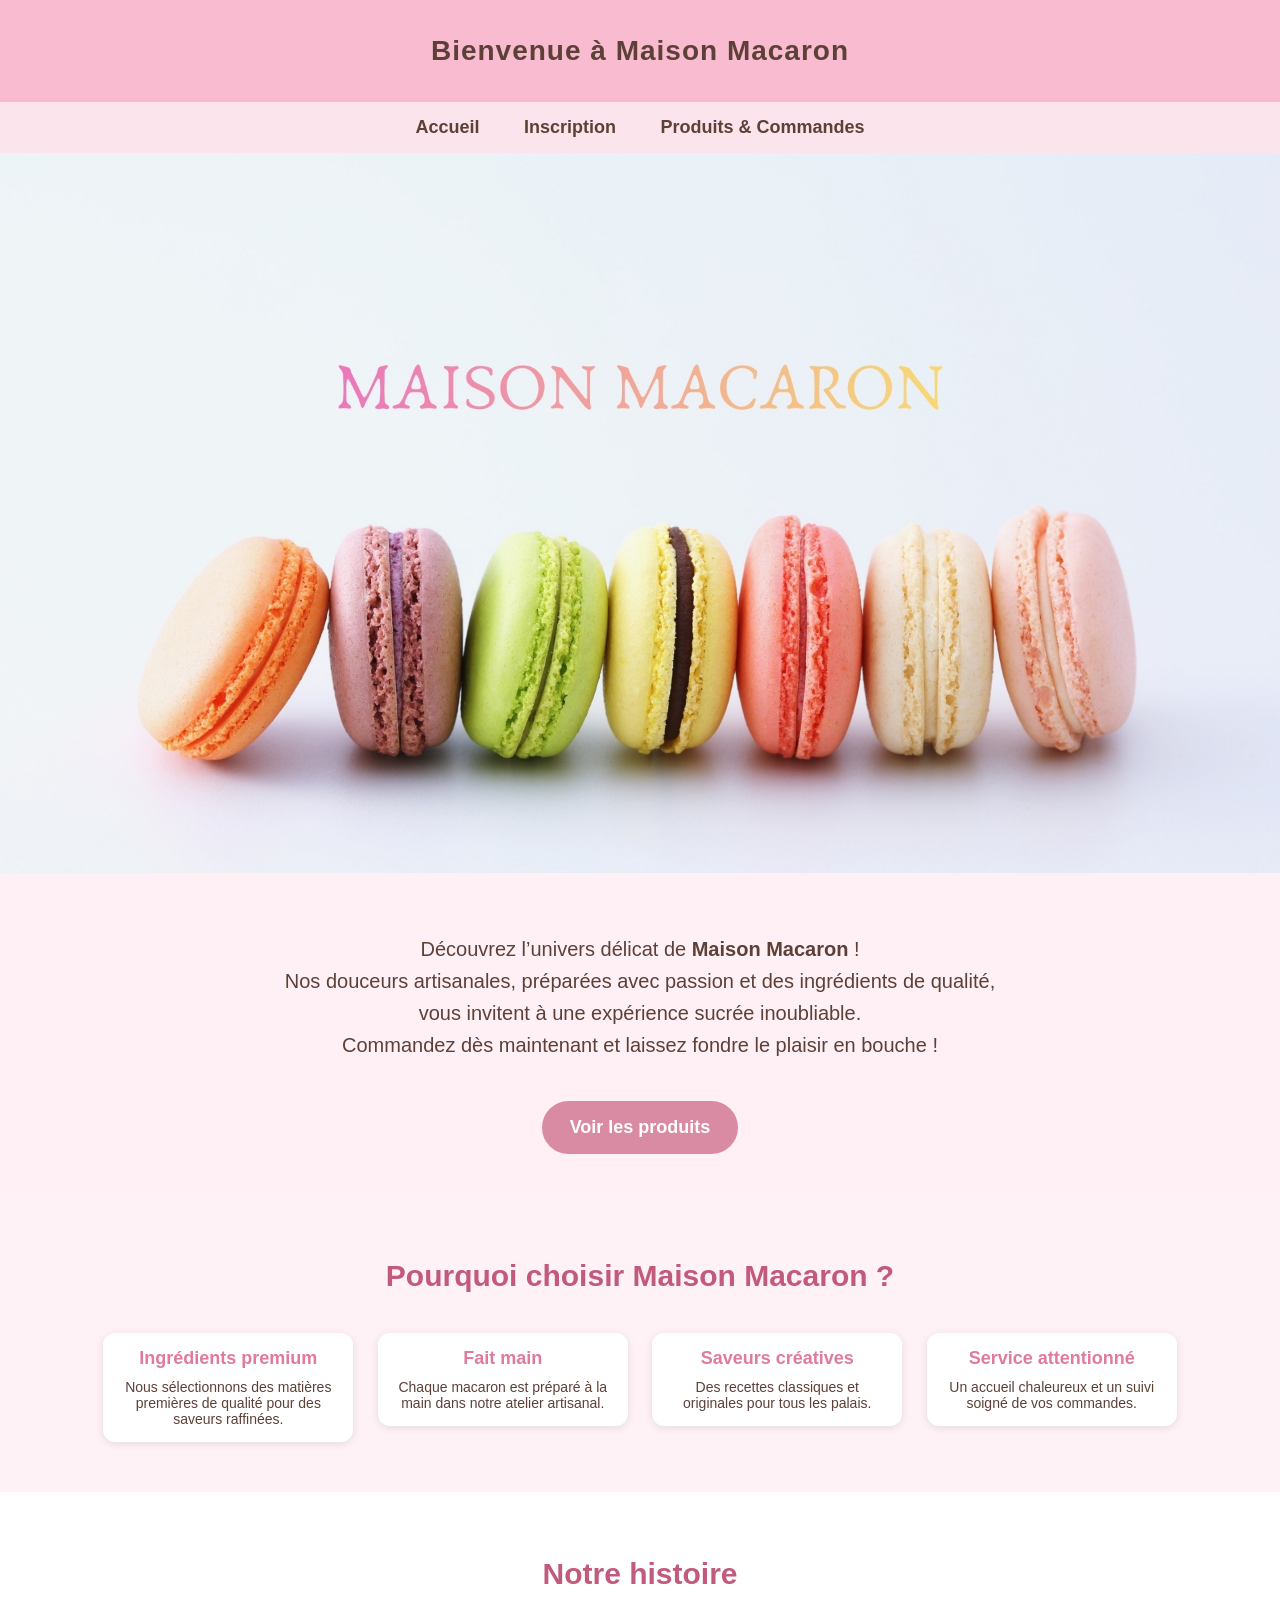
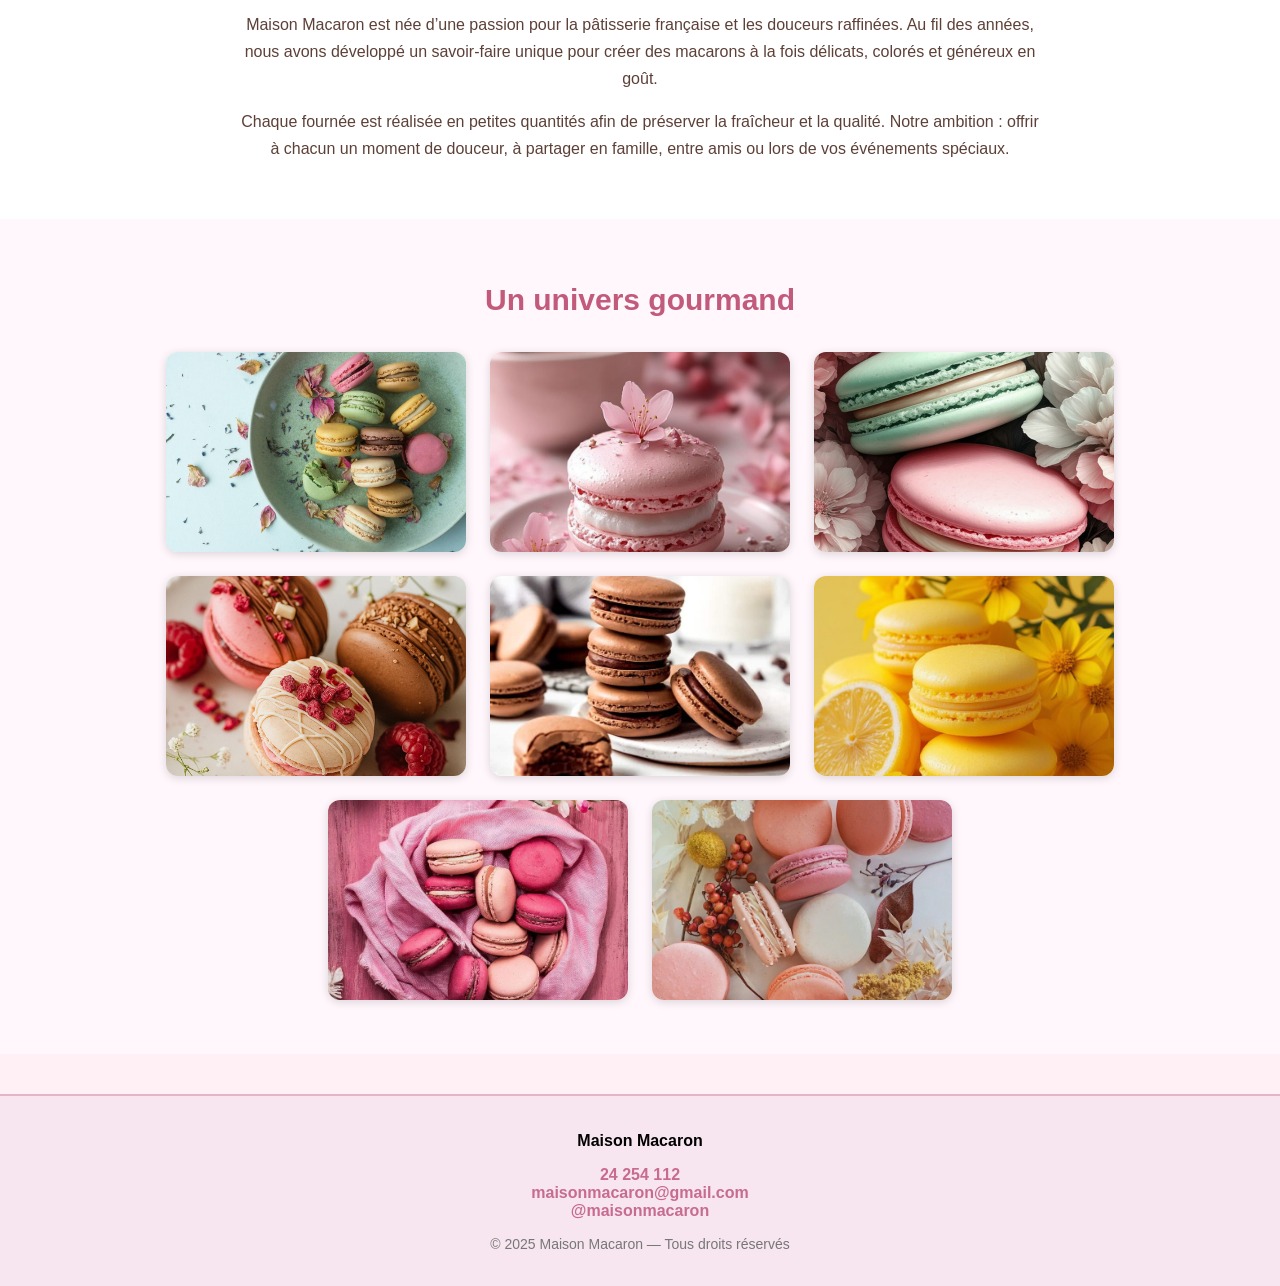
==== index.html @ 52ab3ee1 "init project with Docker and CI" ====
<!DOCTYPE html>
<html lang="fr">
<head>
  <meta charset="utf-8" />
  <meta name="viewport" content="width=device-width, initial-scale=1" />
  <title>Accueil — Maison Macaron</title>
  <link rel="stylesheet" href="style.css" />
</head>

<body>

  <!--Bande de bienvenue  -->
  <header class="bande">
    <p>Bienvenue à Maison Macaron</p>
  </header>

 

  <!-- Menu de navigation-->
  <nav class="menu">
    <ul>
      <li><a href="index.html">Accueil</a></li>
      <li><a href="inscription.html">Inscription</a></li>
      <li><a href="produits.html">Produits &amp; Commandes</a></li>
    </ul>
  </nav>

  <!-- Image principale -->
  <section class="image-hero">
    <img src="images/macaron.jpg"
  </section>

  <!-- Présentation-->
  <section class="presentation">
  <p>
    Découvrez l’univers délicat de <strong>Maison Macaron</strong> ! <br>
    Nos douceurs artisanales, préparées avec passion et des ingrédients de qualité,<br>
    vous invitent à une expérience sucrée inoubliable.<br>
    Commandez dès maintenant et laissez fondre le plaisir en bouche !
  </p>

  <a href="produits.html" class="btn-macaron">Voir les produits</a>
</section>


  <!--Pourquoi nous choisir -->
  <section class="valeurs">
    <h2>Pourquoi choisir Maison Macaron ?</h2>

    <div class="valeurs-container">
      <article class="valeur">
        <h3>Ingrédients premium</h3>
        <p>Nous sélectionnons des matières premières de qualité pour des saveurs raffinées.</p>
      </article>

      <article class="valeur">
        <h3>Fait main</h3>
        <p>Chaque macaron est préparé à la main dans notre atelier artisanal.</p>
      </article>

      <article class="valeur">
        <h3>Saveurs créatives</h3>
        <p>Des recettes classiques et originales pour tous les palais.</p>
      </article>

      <article class="valeur">
        <h3>Service attentionné</h3>
        <p>Un accueil chaleureux et un suivi soigné de vos commandes.</p>
      </article>
    </div>
  </section>

  <!--Histoire -->
  <section class="histoire">
    <h2>Notre histoire</h2>
    <article class="histoire-texte">
      <p>
        Maison Macaron est née d’une passion pour la pâtisserie française et les douceurs
        raffinées. Au fil des années, nous avons développé un savoir-faire unique pour
        créer des macarons à la fois délicats, colorés et généreux en goût.
      </p>
      <p>
        Chaque fournée est réalisée en petites quantités afin de préserver la fraîcheur
        et la qualité. Notre ambition : offrir à chacun un moment de douceur, à partager
        en famille, entre amis ou lors de vos événements spéciaux.
      </p>
    </article>
  </section>

  <!--Galerie d’images-->
  <section class="galerie">
    <h2>Un univers gourmand</h2>

    <div class="galerie-container">

  <!-- Ligne 1 -->
  <figure class="galerie-item">
    <img src="images/galerie1.jpg" alt="">
  </figure>
  <figure class="galerie-item">
    <img src="images/galerie2.jpg" alt="">
  </figure>
  <figure class="galerie-item">
    <img src="images/galerie3.jpg" alt="">
  </figure>

 
  <figure class="galerie-item">
    <img src="images/galerie4.jpg" alt="">
  </figure>
  <figure class="galerie-item">
    <img src="images/galerie5.jpg" alt="">
  </figure>
  <figure class="galerie-item">
    <img src="images/galerie6.jpg" alt="">
  </figure>
  <figure class="galerie-item">
    <img src="images/galerie7.jpg" alt="">
  </figure>
  <figure class="galerie-item">
    <img src="images/galerie8.jpg" alt="">
  </figure>
 

</div>
</section>

  <!--Pied de page -->
  <footer class="footer-page">
  <p><strong>Maison Macaron</strong></p>

  <p>
     <a href="tel:24254112">24 254 112</a><br>
     <a href="mailto:maisonmacaron@gmail.com">maisonmacaron@gmail.com</a><br>
     <a href="https://instagram.com/maisonmacaron" target="_blank">@maisonmacaron</a>
  </p>

  <p class="copy">© 2025 Maison Macaron — Tous droits réservés</p>
</footer>
---- style.css ----
/* ===== Style général ===== */
body {
  background-color: #FFF0F6;      
  margin: 0;
  font-family: Verdana, sans-serif;
}

/* Bande de bienvenue */
.bande {
  background-color: #F8BBD0;      
  color: #5D4037;                  
  text-align: center;
  padding: 35px 20px;              
}

.bande p {
  font-size: 28px;                
  font-weight: bold;
  margin: 0;
  letter-spacing: 1px;
}



/* Menu  */
.menu {
  background-color: #FCE4EC;      
  text-align: center;
  padding: 15px;
}

.menu ul {
  list-style-type: none;
  margin: 0;
  padding: 0;
}

.menu li {
  display: inline;
  margin: 0 20px;
}

.menu a {
  text-decoration: none;
  color: #5D4037;
  font-weight: bold;
  font-size: 18px;
}

.menu a:hover {
  color: #AD1457;                  
}

/*  Image principale  */
.image-hero img {
  width: 100%;
  height: auto;
  display: block;
}

/*  Présentation  */
.presentation {
  text-align: center;
  padding: 40px 20px;
  color: #5D4037;
  font-size: 20px;
  line-height: 1.6;
}
.btn-macaron {
  display: inline-block;
  margin-top: 20px;
  padding: 12px 28px;
  background-color: #D88BA2;    
  color: white;
  font-weight: bold;
  text-decoration: none;
  border-radius: 30px;          
  font-size: 18px;
  transition: 0.3s;
}

.btn-macaron:hover {
  background-color: #B96E89;    
  transform: translateY(-2px);
}



/*Section : Pourquoi nous choisir */

.valeurs {
  background-color: #FFF2F6;
  text-align: center;
  padding: 40px 20px;
}

.valeurs h2 {
  font-size: 30px;
  color: #C25A7C;
  margin-bottom: 30px;
}

.valeurs-container {
  text-align: center;      /* centre les blocs inline-block */
}

.valeur {
  display: inline-block;
  width: 220px;
  margin: 10px;
  padding: 15px;
  background-color: #FFFFFF;
  border-radius: 12px;
  box-shadow: 0 2px 8px rgba(0,0,0,0.1);
  vertical-align: top;
}

.valeur h3 {
  color: #E07A9E;
  margin-top: 0;
  margin-bottom: 10px;
  font-size: 18px;
}

.valeur p {
  margin: 0;
  font-size: 14px;
  color: #5D4037;
}


/* Histoire*/

.histoire {
  background-color: #FFFFFF;
  text-align: center;
  padding: 40px 20px;
}

.histoire h2 {
  font-size: 30px;
  color: #C25A7C;
  margin-bottom: 20px;
}

.histoire-texte {
  max-width: 800px;
  margin: 0 auto;
  color: #5D4037;
  line-height: 1.7;
  font-size: 16px;
}


/*Galerie*/

.galerie {
  background-color: #FFF7FB;
  text-align: center;
  padding: 40px 20px;
}

.galerie h2 {
  font-size: 30px;
  color: #C25A7C;
  margin-bottom: 25px;
}

.galerie-container {
  text-align: center;
}

.galerie-item {
  display: inline-block;
  margin: 10px;
}

.galerie-item img {
  width: 300px;
  height: 200px;
  object-fit: cover;
  border-radius: 12px;
  box-shadow: 0 2px 10px rgba(0,0,0,0.15);
  transition: transform 0.3s;
}

.galerie-item img:hover {
  transform: scale(1.05);
}


/* Footer*/

.footer-page {
  background-color: #f7e6ef;      
  text-align: center;
  padding: 20px;
  margin-top: 40px;
  border-top: 2px solid #e3b6c6;
  font-family: Arial, sans-serif;
}

.footer-page a {
  color: #c76b90;                
  text-decoration: none;
  font-weight: bold;
}

.footer-page a:hover {
  text-decoration: underline;
}

.footer-page .copy {
  margin-top: 10px;
  font-size: 14px;
  color: #777;
}


/*Responsive simple  */

@media (max-width: 768px) {
  .valeur,
  .footer-col,
  .galerie-item img {
    width: 90%;
  }

  .galerie-item img {
    height: auto;
  }
}

/*Page Inscription*/


.section-inscription {
  max-width: 800px;
  margin: 40px auto;
  background-color: #FFFFFF;
  padding: 25px 20px;
  border-radius: 16px;
  box-shadow: 0 2px 8px rgba(0,0,0,0.1);
  color: #5D4037;
}

.section-inscription h1 {
  text-align: center;
  color: #C25A7C;
  margin-top: 0;
  margin-bottom: 10px;
}

.texte-intro-inscription {
  text-align: center;
  font-size: 15px;
  margin-bottom: 20px;
}

/* Bloc de formulaire (fieldset) */
.bloc-formulaire {
  border: 1px solid #F8BBD0;
  border-radius: 10px;
  padding: 15px;
  margin-bottom: 15px;
}

.bloc-formulaire legend {
  padding: 0 8px;
  font-weight: bold;
  color: #C25A7C;
}

/* Labels et champs */
.bloc-formulaire label {
  display: block;
  margin-top: 8px;
  margin-bottom: 3px;
  font-size: 14px;
}

.bloc-formulaire input,
.bloc-formulaire select {
  width: 100%;
  padding: 8px;
  box-sizing: border-box;
  border-radius: 8px;
  border: 1px solid #E0B0FF;
  font-family: Verdana, sans-serif;
  font-size: 14px;
}

/* Petit texte pour "Genre :" */
.texte-mini {
  margin-top: 10px;
  margin-bottom: 5px;
  font-size: 13px;
  font-weight: bold;
}

/* Cases à cocher et boutons radio */
.bloc-formulaire input[type="checkbox"],
.bloc-formulaire input[type="radio"] {
  width: auto;
  margin-right: 5px;
}

/* Conditions générales */
.conditions-generales {
  margin: 10px 0;
  font-size: 14px;
}

/* Boutons du formulaire */
.boutons-form {
  text-align: center;
  margin-top: 15px;
}

.boutons-form input[type="submit"],
.boutons-form input[type="reset"] {
  padding: 8px 20px;
  margin: 5px;
  border-radius: 20px;
  border: none;
  font-weight: bold;
  cursor: pointer;
  font-size: 15px;
}

.boutons-form input[type="submit"] {
  background-color: #D88BA2;
  color: #FFFFFF;
}

.boutons-form input[type="reset"] {
  background-color: #FCE4EC;
  color: #5D4037;
}

.boutons-form input[type="submit"]:hover {
  background-color: #B96E89;
}

.boutons-form input[type="reset"]:hover {
  background-color: #F8BBD0;
}

/* Responsive simple */
@media (max-width: 600px) {
  .section-inscription {
    margin: 20px 10px;
    padding: 20px 15px;
  }
}
/*Page Produits & Commandes*/


.section-produits {
  max-width: 1100px;
  margin: 40px auto;
  background-color: #FFFFFF;
  padding: 25px 20px;
  border-radius: 16px;
  box-shadow: 0 2px 10px rgba(0,0,0,0.1);
  color: #5D4037;
}

.section-produits h1 {
  text-align: center;
  color: #C25A7C;
  margin-top: 0;
}

.texte-intro-produits {
  text-align: center;
  font-size: 15px;
  margin-bottom: 20px;
}

/* Cartes produits */
.liste-produits {
  text-align: center;
}

.carte-produit {
  display: inline-block;
  width: 230px;
  margin: 12px;
  padding: 10px;
  background-color: #FFF7FB;
  border-radius: 12px;
  box-shadow: 0 2px 8px rgba(0,0,0,0.1);
  vertical-align: top;
}

.carte-produit img {
  width: 100%;
  height: 150px;
  object-fit: cover;
  border-radius: 10px;
}

.carte-produit h3 {
  margin: 8px 0 4px;
  color: #E07A9E;
  font-size: 16px;
}

.desc-produit {
  font-size: 13px;
  margin: 0 0 5px;
}

.prix-produit {
  font-weight: bold;
  color: #C25A7C;
  margin: 5px 0;
}

.quantite-produit {
  font-size: 13px;
  margin-top: 6px;
}

.carte-produit label {
  display: block;
  font-size: 13px;
  margin-top: 4px;
}

.carte-produit input[type="number"] {
  width: 80px;
  padding: 5px;
  border-radius: 8px;
  border: 1px solid #E0B0FF;
  text-align: center;
}

.carte-produit button {
  margin-top: 8px;
  padding: 7px 15px;
  border-radius: 20px;
  border: none;
  background-color: #D88BA2;
  color: #FFFFFF;
  font-weight: bold;
  cursor: pointer;
  font-size: 13px;
}

.carte-produit button:hover {
  background-color: #B96E89;
}

/* Zone total */
.zone-total {
  text-align: center;
  margin-top: 20px;
}

.zone-total button {
  padding: 8px 18px;
  margin: 5px;
  border-radius: 20px;
  border: none;
  font-weight: bold;
  cursor: pointer;
  font-size: 14px;
  background-color: #D88BA2;
  color: #FFFFFF;
}

.zone-total button:hover {
  background-color: #B96E89;
}

.resultat-total {
  margin-top: 10px;
  font-size: 16px;
  font-weight: bold;
}
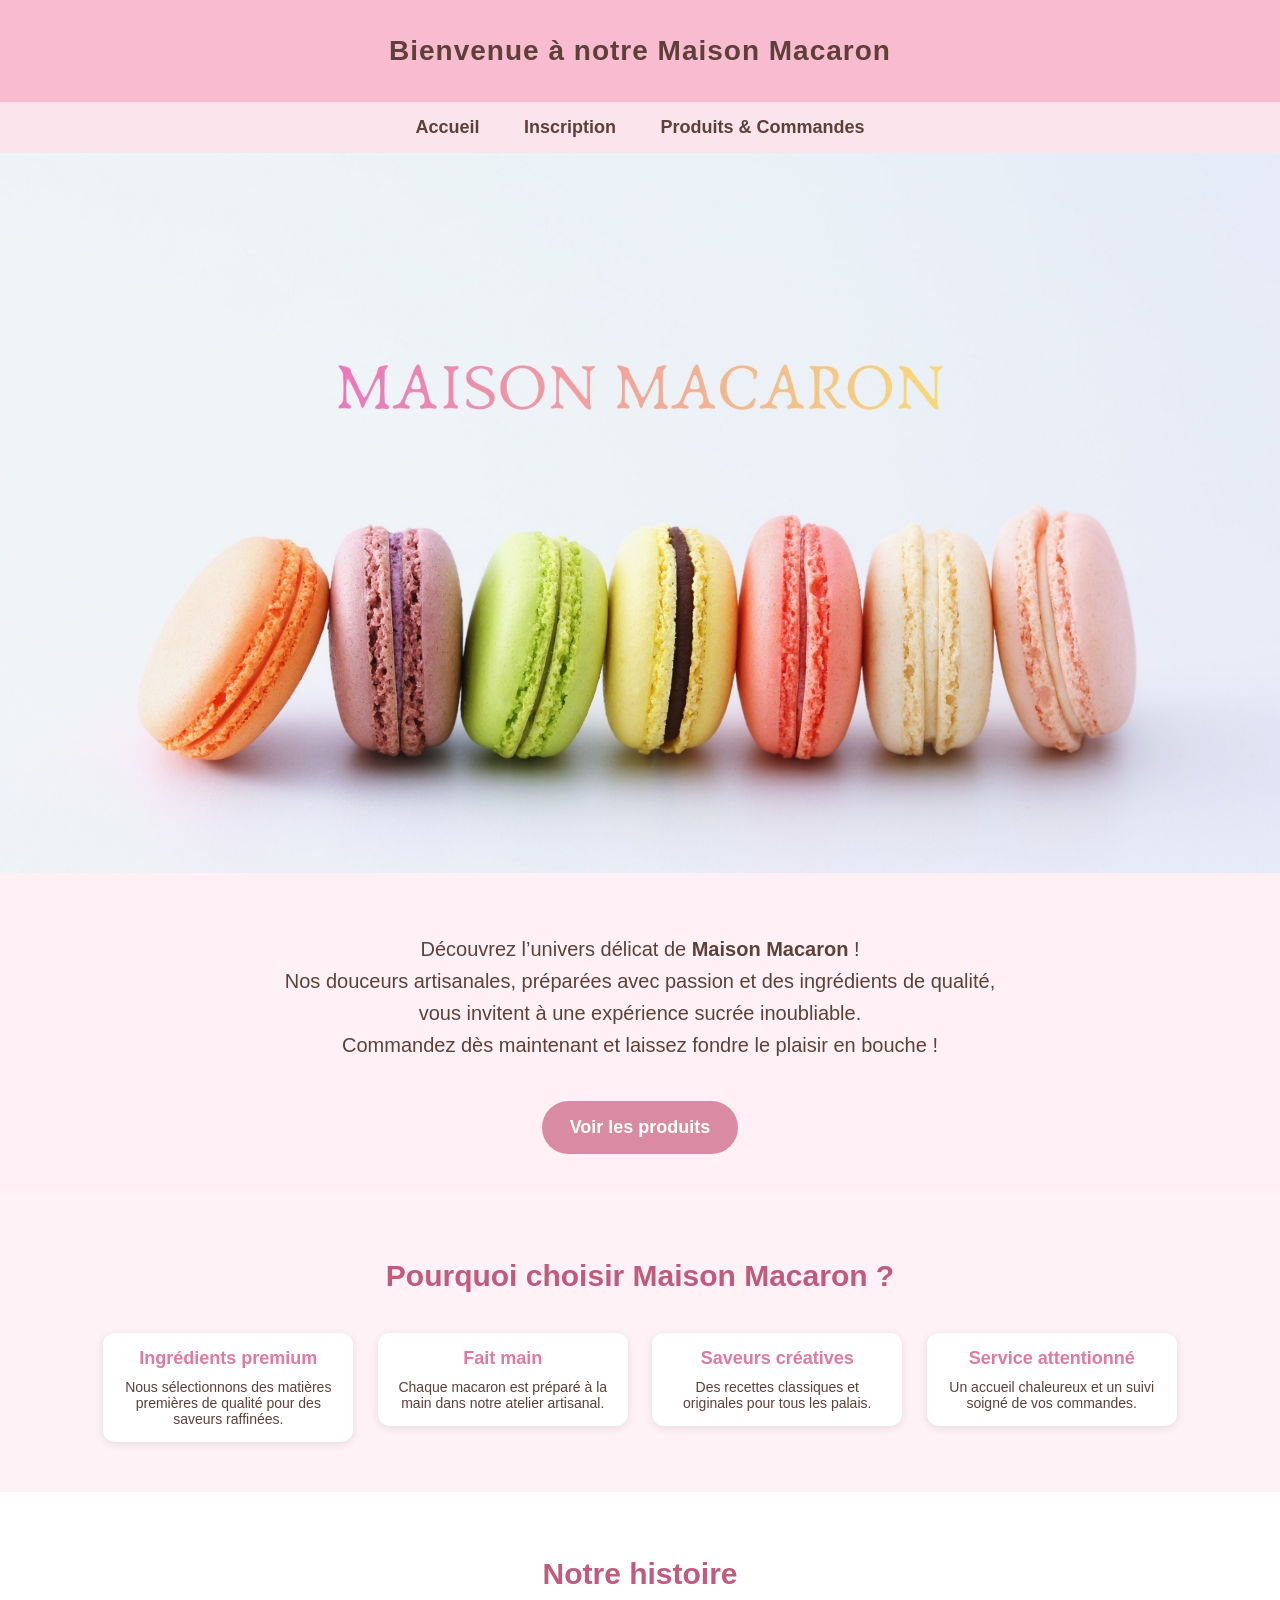
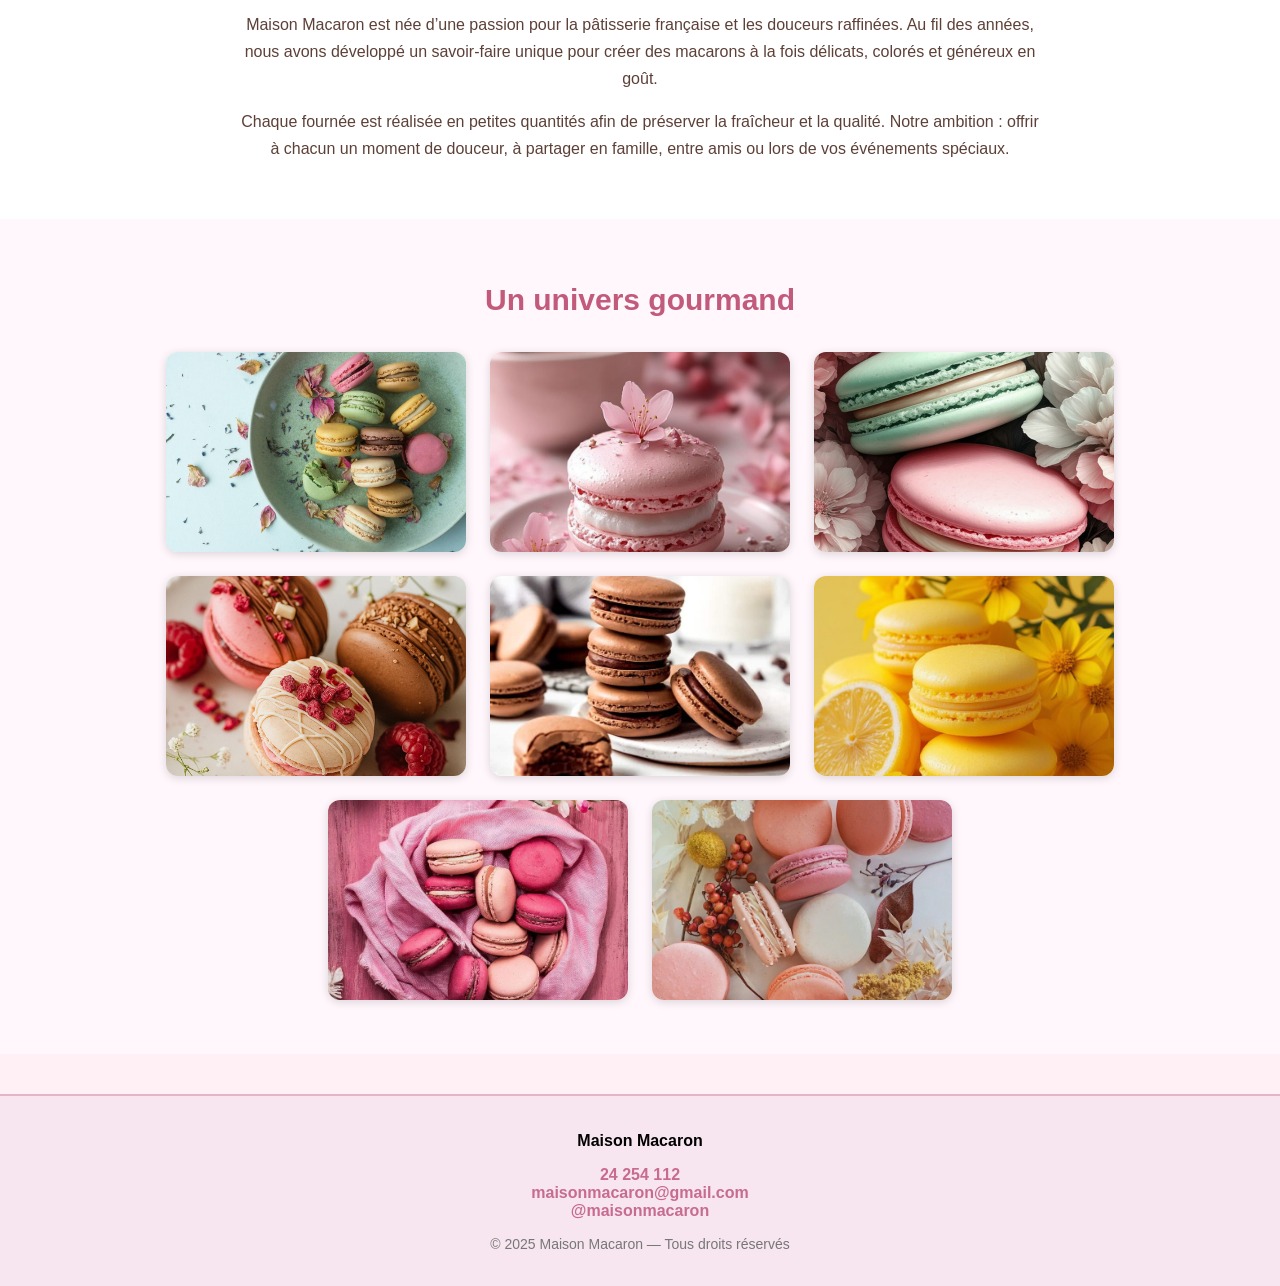
==== commit a183adb5: "test: pull request" ====
--- a/index.html
+++ b/index.html
@@ -11,7 +11,7 @@
 
   <!--Bande de bienvenue  -->
   <header class="bande">
-    <p>Bienvenue à Maison Macaron</p>
+    <p>Bienvenue à notre Maison Macaron</p>
   </header>
 
  
